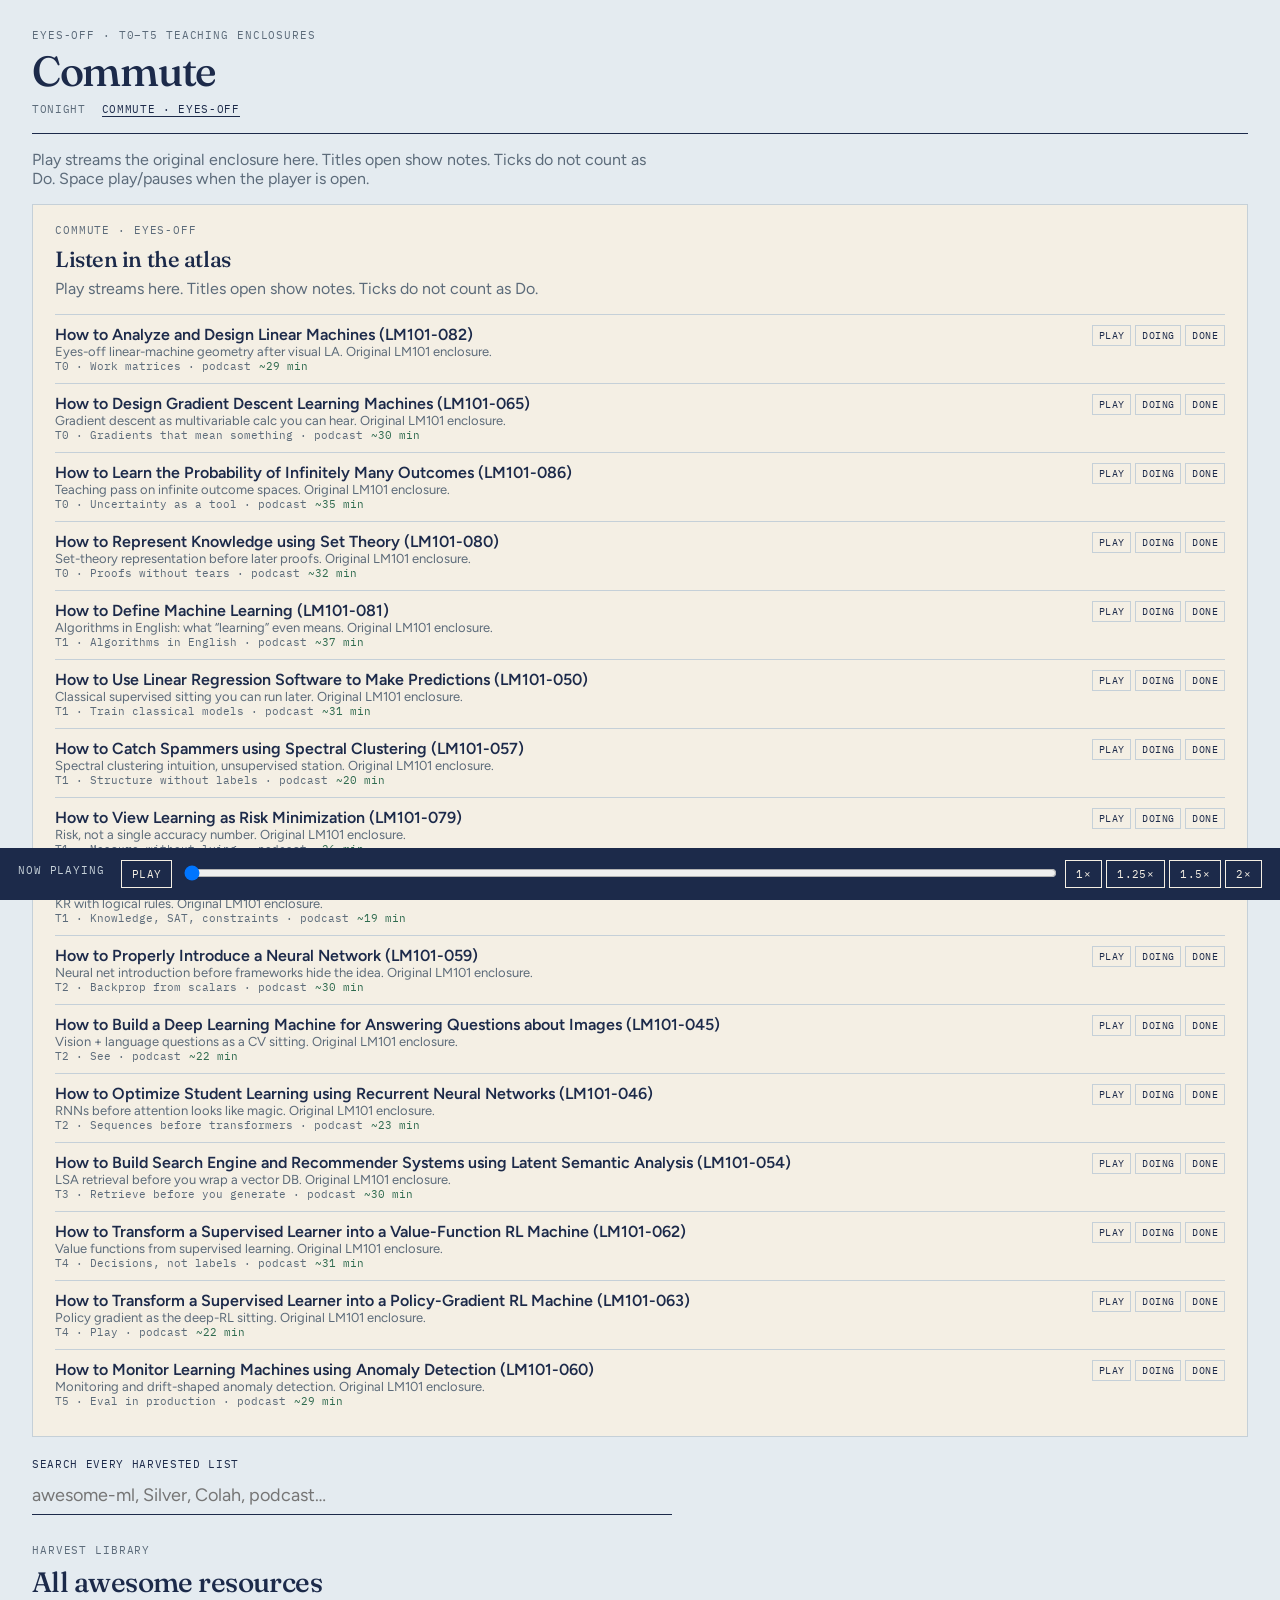
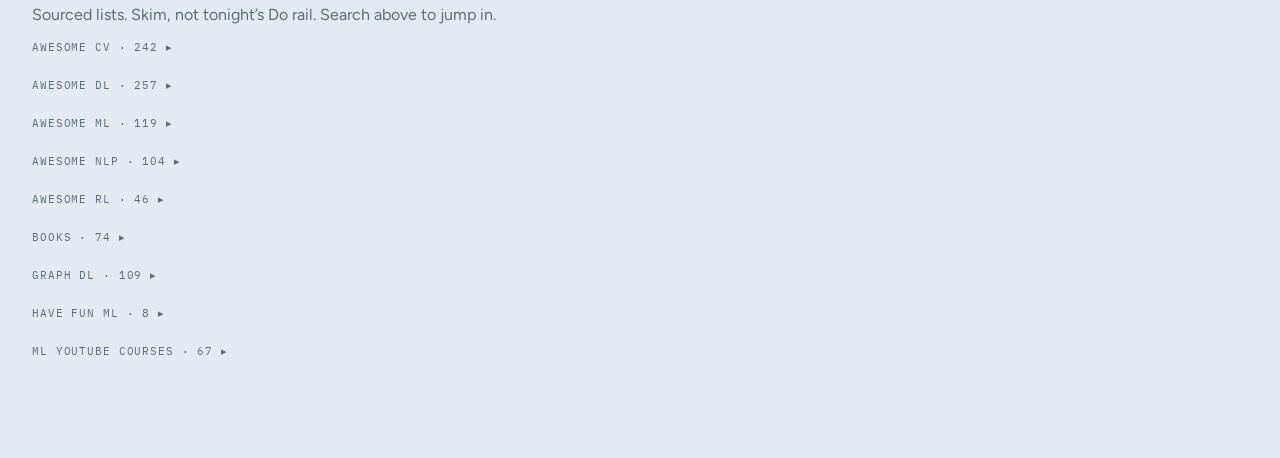
==== web/commute.html @ ed06ff05 "Publish the atlas: GitHub Pages plus a linked commute library. Move eyes-off episodes and harvested " ====
<!DOCTYPE html>
<html lang="en">
<head>
  <meta charset="utf-8" />
  <meta name="viewport" content="width=device-width, initial-scale=1" />
  <title>Commute · eyes-off — SME Atlas</title>
  <link rel="preconnect" href="https://fonts.googleapis.com" />
  <link rel="preconnect" href="https://fonts.gstatic.com" crossorigin />
  <link href="https://fonts.googleapis.com/css2?family=Fraunces:opsz,wght@9..144,500;9..144,700&family=Figtree:wght@400;500;600&family=IBM+Plex+Mono:wght@400;500&display=swap" rel="stylesheet" />
  <link rel="stylesheet" href="styles.css" />
</head>
<body data-page="commute">
  <header class="mast">
    <div>
      <p class="kicker">Eyes-off · T0–T5 teaching enclosures</p>
      <h1>Commute</h1>
      <nav class="mast-nav" aria-label="Atlas">
        <a href="index.html">Tonight</a>
        <a href="commute.html" aria-current="page">Commute · eyes-off</a>
      </nav>
    </div>
  </header>

  <p class="rule">
    Play streams the original enclosure here. Titles open show notes.
    Ticks do not count as Do. Space play/pauses when the player is open.
  </p>

  <section class="commute" id="commute"></section>
  <p class="focus-tools">
    <button type="button" id="undo" hidden>Undo last tick</button>
  </p>

  <form class="find" id="find" autocomplete="off">
    <label for="q">Search every harvested list</label>
    <input id="q" type="search" placeholder="awesome-ml, Silver, Colah, podcast…" />
  </form>
  <section id="hits" class="hits" hidden></section>
  <section class="harvest" id="harvest"></section>

  <aside class="player" id="player" hidden>
    <div class="player-copy">
      <p class="kicker">Now playing</p>
      <p id="player-title"></p>
    </div>
    <audio id="player-audio"></audio>
    <div class="player-controls">
      <button type="button" id="player-toggle" aria-label="Play or pause">Play</button>
      <label class="player-seek-label">
        <span class="visually-hidden">Seek</span>
        <input id="player-seek" type="range" min="0" max="100" value="0" step="0.1" />
      </label>
      <div class="speeds" role="group" aria-label="Playback speed">
        <button type="button" data-speed="1">1×</button>
        <button type="button" data-speed="1.25">1.25×</button>
        <button type="button" data-speed="1.5">1.5×</button>
        <button type="button" data-speed="2">2×</button>
      </div>
    </div>
  </aside>

  <script src="app.js" type="module"></script>
</body>
</html>
---- web/styles.css ----
:root {
  --paper: #e4ebf0;
  --ink: #1c2a4a;
  --muted: #5c6b7a;
  --theory: #c45c26;
  --practice: #2a6f97;
  --ticket: #f4efe4;
  --rule: #c5d0d8;
  --done: #2f6b4f;
}

* { box-sizing: border-box; }
html, body { margin: 0; background: var(--paper); color: var(--ink); }
body {
  font-family: "Figtree", system-ui, sans-serif;
  min-height: 100vh;
  padding: 28px 32px 80px;
}

.mast {
  display: flex;
  justify-content: space-between;
  align-items: end;
  gap: 24px;
  border-bottom: 1px solid var(--ink);
  padding-bottom: 16px;
}
h1 {
  font-family: "Fraunces", Georgia, serif;
  font-size: 42px;
  font-weight: 500;
  letter-spacing: -0.03em;
  margin: 0;
  line-height: 1;
}
.kicker {
  font-family: "IBM Plex Mono", monospace;
  font-size: 11px;
  letter-spacing: 0.08em;
  text-transform: uppercase;
  color: var(--muted);
  margin: 0 0 8px;
}
.counts {
  display: flex;
  gap: 28px;
  margin: 0;
}
.counts div { text-align: right; }
.counts dt {
  font-family: "IBM Plex Mono", monospace;
  font-size: 11px;
  color: var(--muted);
}
.counts dd {
  font-family: "Fraunces", serif;
  font-size: 28px;
  margin: 0;
}
.next-jump {
  font: inherit;
  color: inherit;
  background: none;
  border: 0;
  padding: 0;
  cursor: pointer;
  text-align: right;
  max-width: 16ch;
  font-size: 16px;
  line-height: 1.2;
  text-decoration: underline;
  text-underline-offset: 3px;
}
.next-jump:hover { color: var(--practice); }

.rule { color: var(--muted); max-width: 62ch; }

.focus {
  background: var(--ticket);
  border: 1px solid var(--ink);
  padding: 18px 22px;
  margin: 22px 0 8px;
  position: sticky;
  top: 0;
  z-index: 2;
}
.focus h2 {
  font-family: "Fraunces", serif;
  font-size: 28px;
  font-weight: 500;
  margin: 0 0 6px;
  letter-spacing: -0.02em;
}
.focus-meta { margin: 0 0 12px; color: var(--muted); }
.focus-actions { display: flex; gap: 10px; align-items: center; margin: 0; flex-wrap: wrap; }
.focus-actions .go,
.focus-actions button {
  font-family: "IBM Plex Mono", monospace;
  font-size: 11px;
  letter-spacing: 0.06em;
  text-transform: uppercase;
  border: 1px solid var(--ink);
  background: var(--ink);
  color: var(--ticket);
  padding: 8px 12px;
  text-decoration: none;
  cursor: pointer;
}
.focus-actions button {
  background: transparent;
  color: var(--ink);
}

.mast-nav {
  display: flex;
  gap: 16px;
  margin-top: 10px;
}
.mast-nav a {
  font-family: "IBM Plex Mono", monospace;
  font-size: 11px;
  letter-spacing: 0.06em;
  text-transform: uppercase;
  color: var(--muted);
  text-decoration: none;
}
.mast-nav a[aria-current="page"] {
  color: var(--ink);
  border-bottom: 1px solid var(--ink);
}
.commute-jump {
  display: flex;
  justify-content: space-between;
  align-items: baseline;
  gap: 20px;
  flex-wrap: wrap;
  border-bottom: 1px solid var(--ink);
  padding: 12px 0 16px;
  margin: 4px 0 16px;
}
.commute-jump a {
  font-family: "Fraunces", Georgia, serif;
  font-size: 22px;
  font-weight: 500;
  color: var(--ink);
  text-decoration: none;
  border-bottom: 1px solid var(--ink);
}
.commute-jump a:hover { color: var(--practice); border-bottom-color: var(--practice); }
.commute-jump span {
  color: var(--muted);
  max-width: 42ch;
  font-size: 14px;
}
.harvest { margin: 28px 0 40px; }
.harvest h2 {
  font-family: "Fraunces", serif;
  font-size: 28px;
  font-weight: 500;
  margin: 0 0 6px;
  letter-spacing: -0.02em;
}
.harvest-list { margin-bottom: 8px; }
.commute {
  background: var(--ticket);
  border: 1px solid var(--rule);
  padding: 18px 22px;
  margin: 0 0 16px;
}
.commute h2 {
  font-family: "Fraunces", serif;
  font-size: 22px;
  font-weight: 500;
  margin: 0 0 6px;
  letter-spacing: -0.02em;
}

.player {
  position: sticky;
  bottom: 0;
  z-index: 4;
  display: flex;
  gap: 16px;
  align-items: center;
  flex-wrap: wrap;
  background: var(--ink);
  color: var(--ticket);
  padding: 12px 18px;
  margin: 28px -32px -80px;
}
.player .kicker { color: #c5d0d8; }
.player-copy p:last-child {
  font-family: "Fraunces", serif;
  margin: 0;
  font-size: 16px;
}
.player-controls {
  display: flex;
  gap: 10px;
  align-items: center;
  flex-wrap: wrap;
  flex: 1;
}
.player-controls button,
.speeds button {
  font-family: "IBM Plex Mono", monospace;
  font-size: 11px;
  letter-spacing: 0.04em;
  text-transform: uppercase;
  border: 1px solid var(--ticket);
  background: transparent;
  color: var(--ticket);
  padding: 6px 10px;
  cursor: pointer;
}
.speeds button.on {
  background: var(--ticket);
  color: var(--ink);
}
.player-seek-label { flex: 1; min-width: 140px; }
#player-seek { width: 100%; }
.visually-hidden {
  position: absolute;
  width: 1px;
  height: 1px;
  overflow: hidden;
  clip: rect(0 0 0 0);
}
.sitting {
  font-family: "IBM Plex Mono", monospace;
  font-size: 11px;
  color: var(--done);
  margin-left: 8px;
}
.swatch::before {
  content: "";
  display: inline-block;
  width: 0.7em;
  height: 0.7em;
  margin-right: 0.35em;
  vertical-align: -0.05em;
  background: currentColor;
}
.swatch.theory { color: var(--theory); }
.swatch.practice { color: var(--practice); }

.find { margin: 20px 0 28px; }
.find label {
  display: block;
  font-family: "IBM Plex Mono", monospace;
  font-size: 11px;
  letter-spacing: 0.06em;
  text-transform: uppercase;
  margin-bottom: 6px;
}
.find input {
  width: min(640px, 100%);
  border: 0;
  border-bottom: 1px solid var(--ink);
  background: transparent;
  font: 18px/1.4 "Figtree", sans-serif;
  padding: 6px 0;
  color: var(--ink);
}
.find input:focus { outline: none; border-bottom-width: 2px; }

.map {
  display: grid;
  grid-template-columns: repeat(8, minmax(140px, 1fr));
  gap: 0;
  overflow-x: auto;
  border-top: 1px solid var(--rule);
}
.stage {
  min-width: 160px;
  padding: 16px 12px 24px;
  border-right: 1px solid var(--rule);
}
.stage-toggle {
  display: block;
  width: 100%;
  text-align: left;
  background: none;
  border: 0;
  padding: 0;
  color: inherit;
  cursor: pointer;
}
.stage-toggle:disabled { cursor: default; }
.stage-toggle h2 { pointer-events: none; }
.stage.later:not(.open) .stations { display: none; }
.stage.later .stage-toggle { margin-bottom: 8px; }
.stage-id {
  font-family: "IBM Plex Mono", monospace;
  font-size: 11px;
  color: var(--muted);
}
.stage h2 {
  font-family: "Fraunces", serif;
  font-size: 16px;
  font-weight: 500;
  margin: 4px 0 2px;
}
.stage .months { font-size: 12px; color: var(--muted); margin-bottom: 18px; }

.rail-label {
  font-family: "IBM Plex Mono", monospace;
  font-size: 10px;
  letter-spacing: 0.08em;
  text-transform: uppercase;
  margin: 12px 0 8px;
}
.rail-label.theory { color: var(--theory); }
.rail-label.practice { color: var(--practice); }

.station {
  display: block;
  width: 100%;
  text-align: left;
  background: transparent;
  border: 0;
  border-left: 3px solid var(--rule);
  padding: 6px 8px 6px 10px;
  margin: 0 0 6px;
  cursor: pointer;
  font: 13px/1.25 "Figtree", sans-serif;
  color: var(--ink);
}
.station.theory { border-left-color: var(--theory); }
.station.practice { border-left-color: var(--practice); }
.station.active { background: var(--ticket); }
.station .meta {
  display: block;
  font-family: "IBM Plex Mono", monospace;
  font-size: 10px;
  color: var(--muted);
  margin-top: 2px;
}

.drawer, .hits {
  margin-top: 28px;
  background: var(--ticket);
  padding: 22px 24px;
  border-left: 6px solid var(--ink);
}
.drawer h3 {
  font-family: "Fraunces", serif;
  font-size: 26px;
  font-weight: 500;
  margin: 0 0 6px;
}
.why { color: var(--muted); margin: 0 0 16px; }

.rail-block h4,
.rail-block summary {
  font-family: "IBM Plex Mono", monospace;
  font-size: 11px;
  letter-spacing: 0.08em;
  text-transform: uppercase;
  margin: 16px 0 8px;
  color: var(--muted);
}
.rail-block.extras summary { cursor: pointer; list-style: none; }
.rail-block.extras summary::-webkit-details-marker { display: none; }
.rail-block.extras summary::after { content: " ▸"; }
.rail-block.extras[open] summary::after { content: " ▾"; }

.card {
  display: grid;
  grid-template-columns: 1fr auto;
  gap: 8px 16px;
  padding: 10px 0;
  border-top: 1px solid var(--rule);
}
.card a {
  color: var(--ink);
  text-decoration: none;
  border-bottom: 1px solid transparent;
}
.card a:hover { border-bottom-color: var(--ink); }
.card .title { font-weight: 600; }
.card .ev { font-size: 13px; color: var(--muted); }
.card .prov {
  font-family: "IBM Plex Mono", monospace;
  font-size: 11px;
  color: var(--muted);
}

.status {
  display: flex;
  gap: 4px;
  align-items: start;
}
.status button {
  font-family: "IBM Plex Mono", monospace;
  font-size: 10px;
  text-transform: uppercase;
  letter-spacing: 0.04em;
  border: 1px solid var(--rule);
  background: transparent;
  padding: 3px 6px;
  cursor: pointer;
  color: var(--ink);
}
.status button.on {
  background: var(--ink);
  color: var(--ticket);
  border-color: var(--ink);
}

.hits h3 { font-family: "Fraunces", serif; font-weight: 500; margin-top: 0; }
.badge {
  display: inline-block;
  font-family: "IBM Plex Mono", monospace;
  font-size: 10px;
  padding: 1px 6px;
  border: 1px solid var(--rule);
  margin-right: 6px;
}
.badge.start { border-color: var(--done); color: var(--done); }
.badge.also { border-color: var(--muted); }
.badge.coursera { border-color: var(--practice); color: var(--practice); }
.badge.pluralsight { border-color: var(--theory); color: var(--theory); }

.place { margin: 0 0 16px; max-width: 62ch; color: var(--muted); }
.place-row { display: block; margin: 6px 0; font-size: 14px; color: var(--ink); }
.focus-tools { margin: 0 0 8px; }
#undo {
  font-family: "IBM Plex Mono", monospace;
  font-size: 11px;
  background: none;
  border: 1px solid var(--rule);
  cursor: pointer;
  padding: 4px 8px;
}
.meta-line {
  font-family: "IBM Plex Mono", monospace;
  font-size: 11px;
  color: var(--muted);
  margin: 0 0 16px;
}
.badge.stale { border-color: var(--theory); color: var(--theory); }
.parts { margin: 0 0 12px 12px; border-left: 2px solid var(--rule); padding-left: 12px; }
.parts h5 {
  font-family: "IBM Plex Mono", monospace;
  font-size: 10px;
  letter-spacing: 0.08em;
  text-transform: uppercase;
  color: var(--muted);
  margin: 8px 0 4px;
}
.card.part { grid-template-columns: 1fr auto; }
button.skip {
  font-family: "IBM Plex Mono", monospace;
  font-size: 11px;
  background: none;
  border: 1px dashed var(--rule);
  color: var(--muted);
  padding: 6px 10px;
  cursor: pointer;
}

@media (max-width: 900px) {
  .map { grid-template-columns: repeat(4, minmax(160px, 1fr)); }
  .mast { flex-direction: column; align-items: start; }
}
@media (prefers-reduced-motion: reduce) {
  * { scroll-behavior: auto !important; }
}
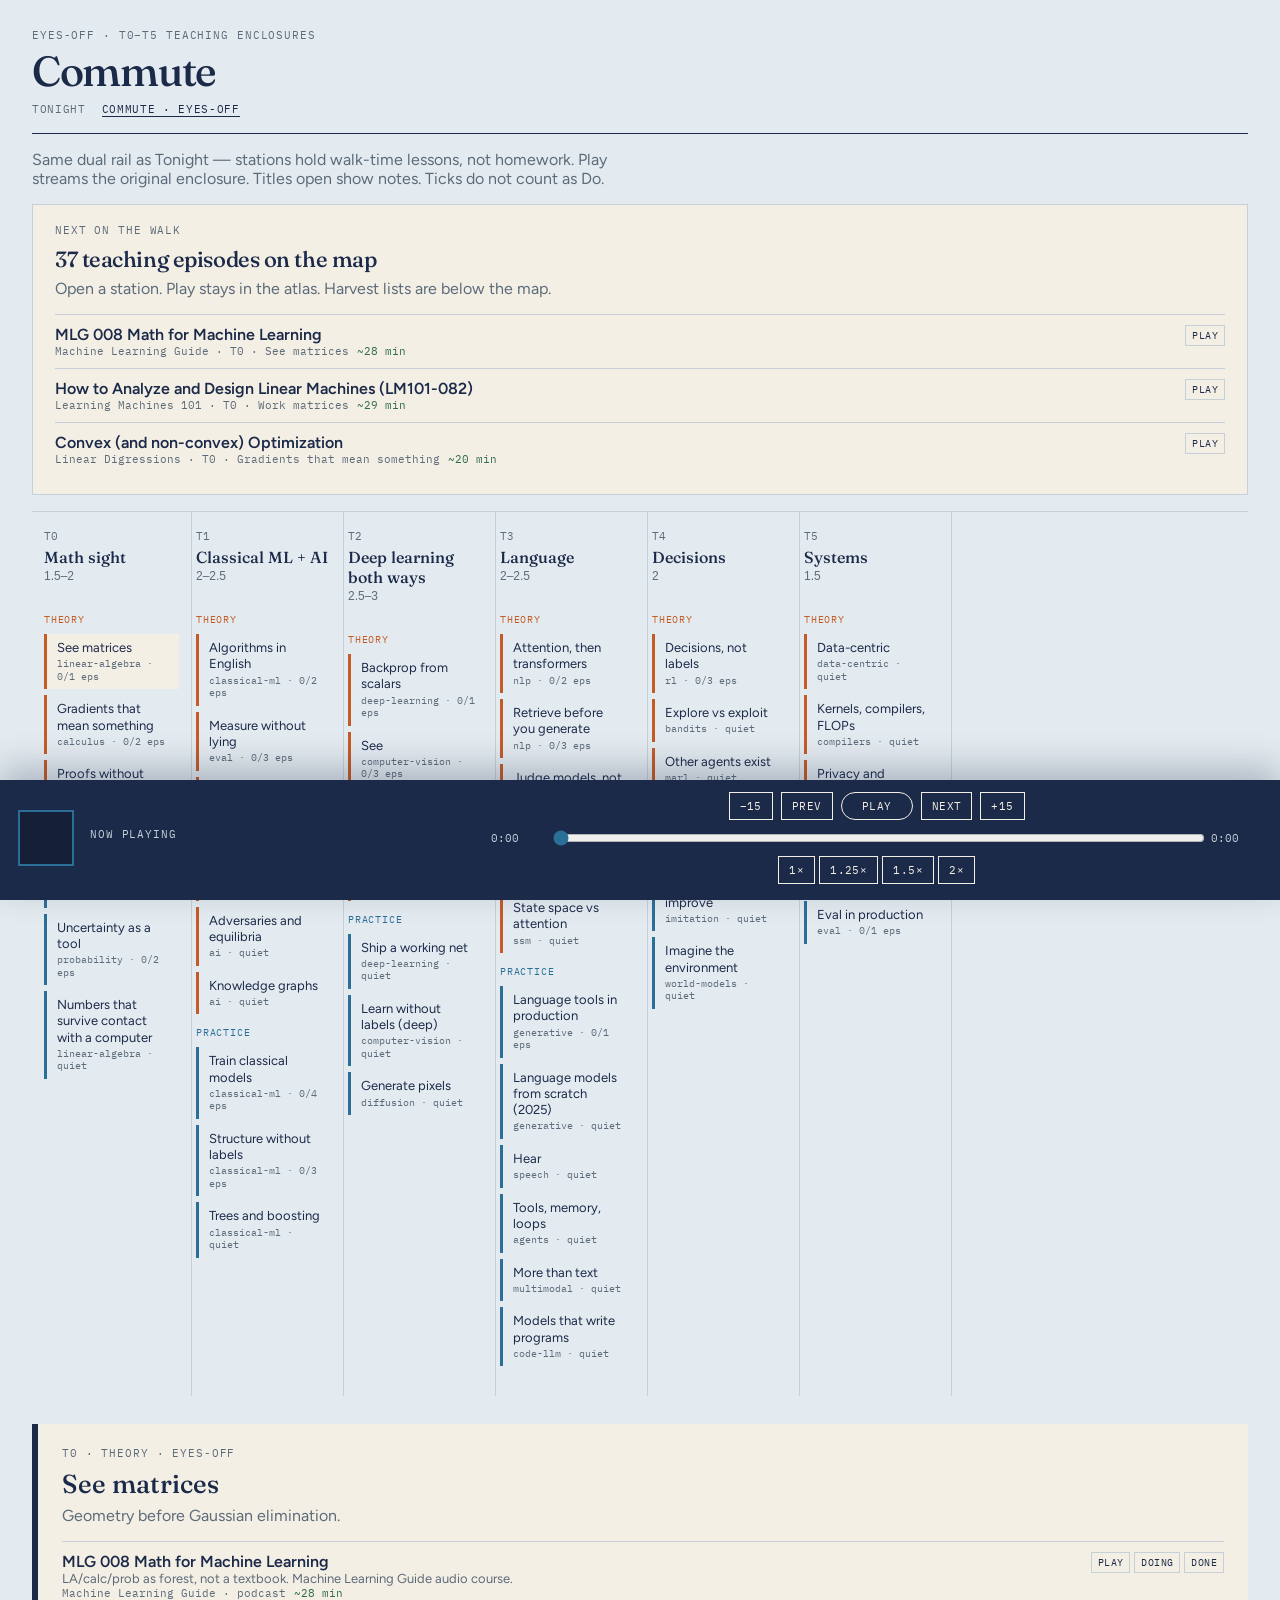
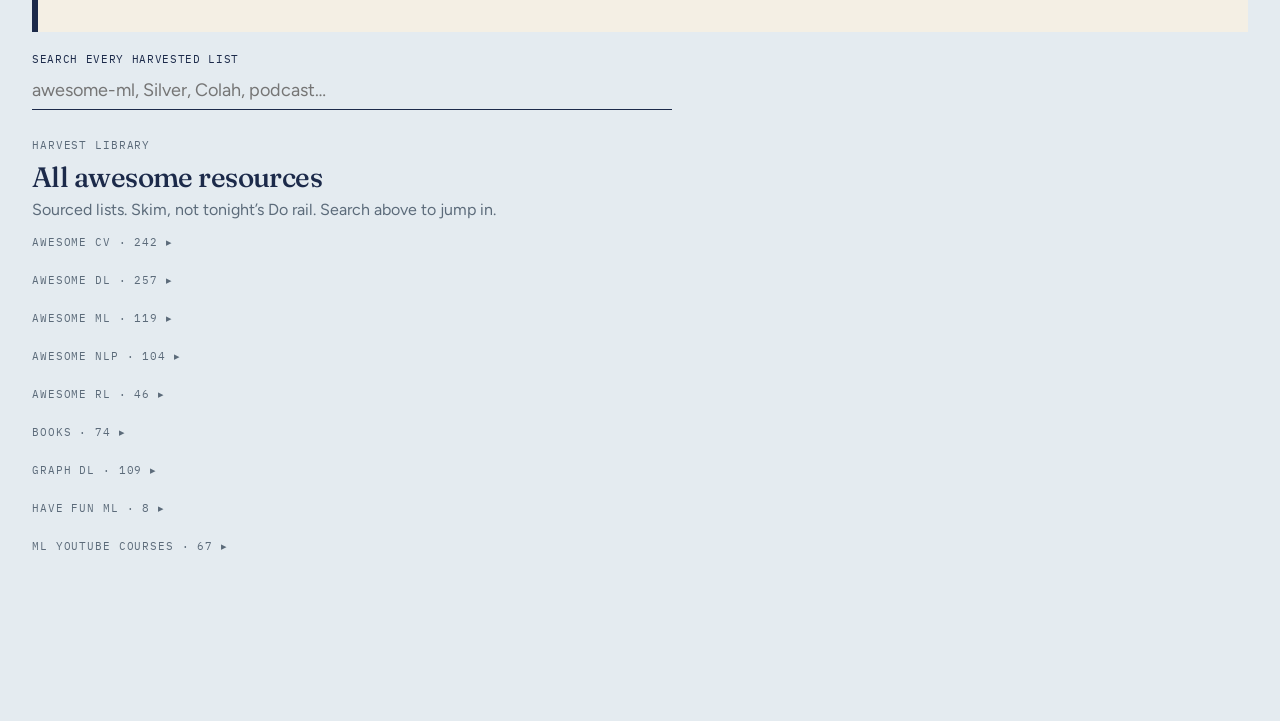
==== commit cd6475f1: "Give commute a station map, a deck player, and a mixed teaching playlist. The eyes-off page now uses" ====
--- a/web/commute.html
+++ b/web/commute.html
@@ -22,14 +22,17 @@
   </header>
 
   <p class="rule">
-    Play streams the original enclosure here. Titles open show notes.
-    Ticks do not count as Do. Space play/pauses when the player is open.
+    Same dual rail as Tonight — stations hold walk-time lessons, not homework.
+    Play streams the original enclosure. Titles open show notes. Ticks do not count as Do.
   </p>
 
   <section class="commute" id="commute"></section>
   <p class="focus-tools">
     <button type="button" id="undo" hidden>Undo last tick</button>
   </p>
+
+  <main id="map" class="map"></main>
+  <aside id="drawer" class="drawer" hidden></aside>
 
   <form class="find" id="find" autocomplete="off">
     <label for="q">Search every harvested list</label>
@@ -38,17 +41,27 @@
   <section id="hits" class="hits" hidden></section>
   <section class="harvest" id="harvest"></section>
 
-  <aside class="player" id="player" hidden>
+  <aside class="player player-deck" id="player" hidden>
+    <div class="player-art" id="player-art" aria-hidden="true"></div>
     <div class="player-copy">
-      <p class="kicker">Now playing</p>
+      <p class="kicker" id="player-show">Now playing</p>
       <p id="player-title"></p>
+      <p class="player-station" id="player-station"></p>
     </div>
     <audio id="player-audio"></audio>
     <div class="player-controls">
-      <button type="button" id="player-toggle" aria-label="Play or pause">Play</button>
+      <div class="player-transport">
+        <button type="button" data-skip="-15" aria-label="Back 15 seconds">−15</button>
+        <button type="button" id="player-prev" aria-label="Previous episode">Prev</button>
+        <button type="button" id="player-toggle" class="player-play" aria-label="Play or pause">Play</button>
+        <button type="button" id="player-next" aria-label="Next episode">Next</button>
+        <button type="button" data-skip="15" aria-label="Forward 15 seconds">+15</button>
+      </div>
       <label class="player-seek-label">
+        <span id="player-elapsed">0:00</span>
         <span class="visually-hidden">Seek</span>
         <input id="player-seek" type="range" min="0" max="100" value="0" step="0.1" />
+        <span id="player-remain">0:00</span>
       </label>
       <div class="speeds" role="group" aria-label="Playback speed">
         <button type="button" data-speed="1">1×</button>
--- a/web/styles.css
+++ b/web/styles.css
@@ -179,27 +179,52 @@
   position: sticky;
   bottom: 0;
   z-index: 4;
-  display: flex;
+  display: grid;
+  grid-template-columns: auto minmax(12rem, 1fr) minmax(18rem, 2fr);
   gap: 16px;
   align-items: center;
-  flex-wrap: wrap;
   background: var(--ink);
   color: var(--ticket);
-  padding: 12px 18px;
+  padding: 12px 18px 16px;
   margin: 28px -32px -80px;
-}
+  box-shadow: 0 -12px 32px rgba(28, 42, 74, 0.28);
+}
+.player-art {
+  width: 56px;
+  height: 56px;
+  display: grid;
+  place-items: center;
+  font-family: "Fraunces", Georgia, serif;
+  font-size: 18px;
+  background: #152038;
+  border: 2px solid var(--practice);
+}
+.player-art.theory { border-color: var(--theory); color: var(--theory); }
+.player-art.practice { border-color: var(--practice); color: #9ec9dc; }
 .player .kicker { color: #c5d0d8; }
-.player-copy p:last-child {
+.player-copy p:last-child,
+.player-copy #player-title {
   font-family: "Fraunces", serif;
   margin: 0;
   font-size: 16px;
 }
+.player-station {
+  font-family: "IBM Plex Mono", monospace;
+  font-size: 11px;
+  color: #c5d0d8;
+  margin: 4px 0 0;
+}
 .player-controls {
   display: flex;
-  gap: 10px;
+  flex-direction: column;
+  gap: 8px;
+  align-items: stretch;
+}
+.player-transport {
+  display: flex;
+  gap: 8px;
+  justify-content: center;
   align-items: center;
-  flex-wrap: wrap;
-  flex: 1;
 }
 .player-controls button,
 .speeds button {
@@ -213,12 +238,36 @@
   padding: 6px 10px;
   cursor: pointer;
 }
+.player-play {
+  background: var(--ticket);
+  color: var(--ink);
+  min-width: 4.5rem;
+  border-radius: 999px;
+}
+.speeds { display: flex; gap: 4px; justify-content: center; }
 .speeds button.on {
   background: var(--ticket);
   color: var(--ink);
 }
-.player-seek-label { flex: 1; min-width: 140px; }
-#player-seek { width: 100%; }
+.player-seek-label {
+  display: grid;
+  grid-template-columns: 3.2rem 1fr 3.2rem;
+  gap: 8px;
+  align-items: center;
+  font-family: "IBM Plex Mono", monospace;
+  font-size: 11px;
+  color: #c5d0d8;
+}
+#player-seek { width: 100%; accent-color: var(--practice); }
+.card.playing { background: #e8f1f6; }
+.station.live { outline: 2px solid var(--practice); outline-offset: 2px; }
+
+@media (max-width: 800px) {
+  .player {
+    grid-template-columns: auto 1fr;
+  }
+  .player-controls { grid-column: 1 / -1; }
+}
 .visually-hidden {
   position: absolute;
   width: 1px;
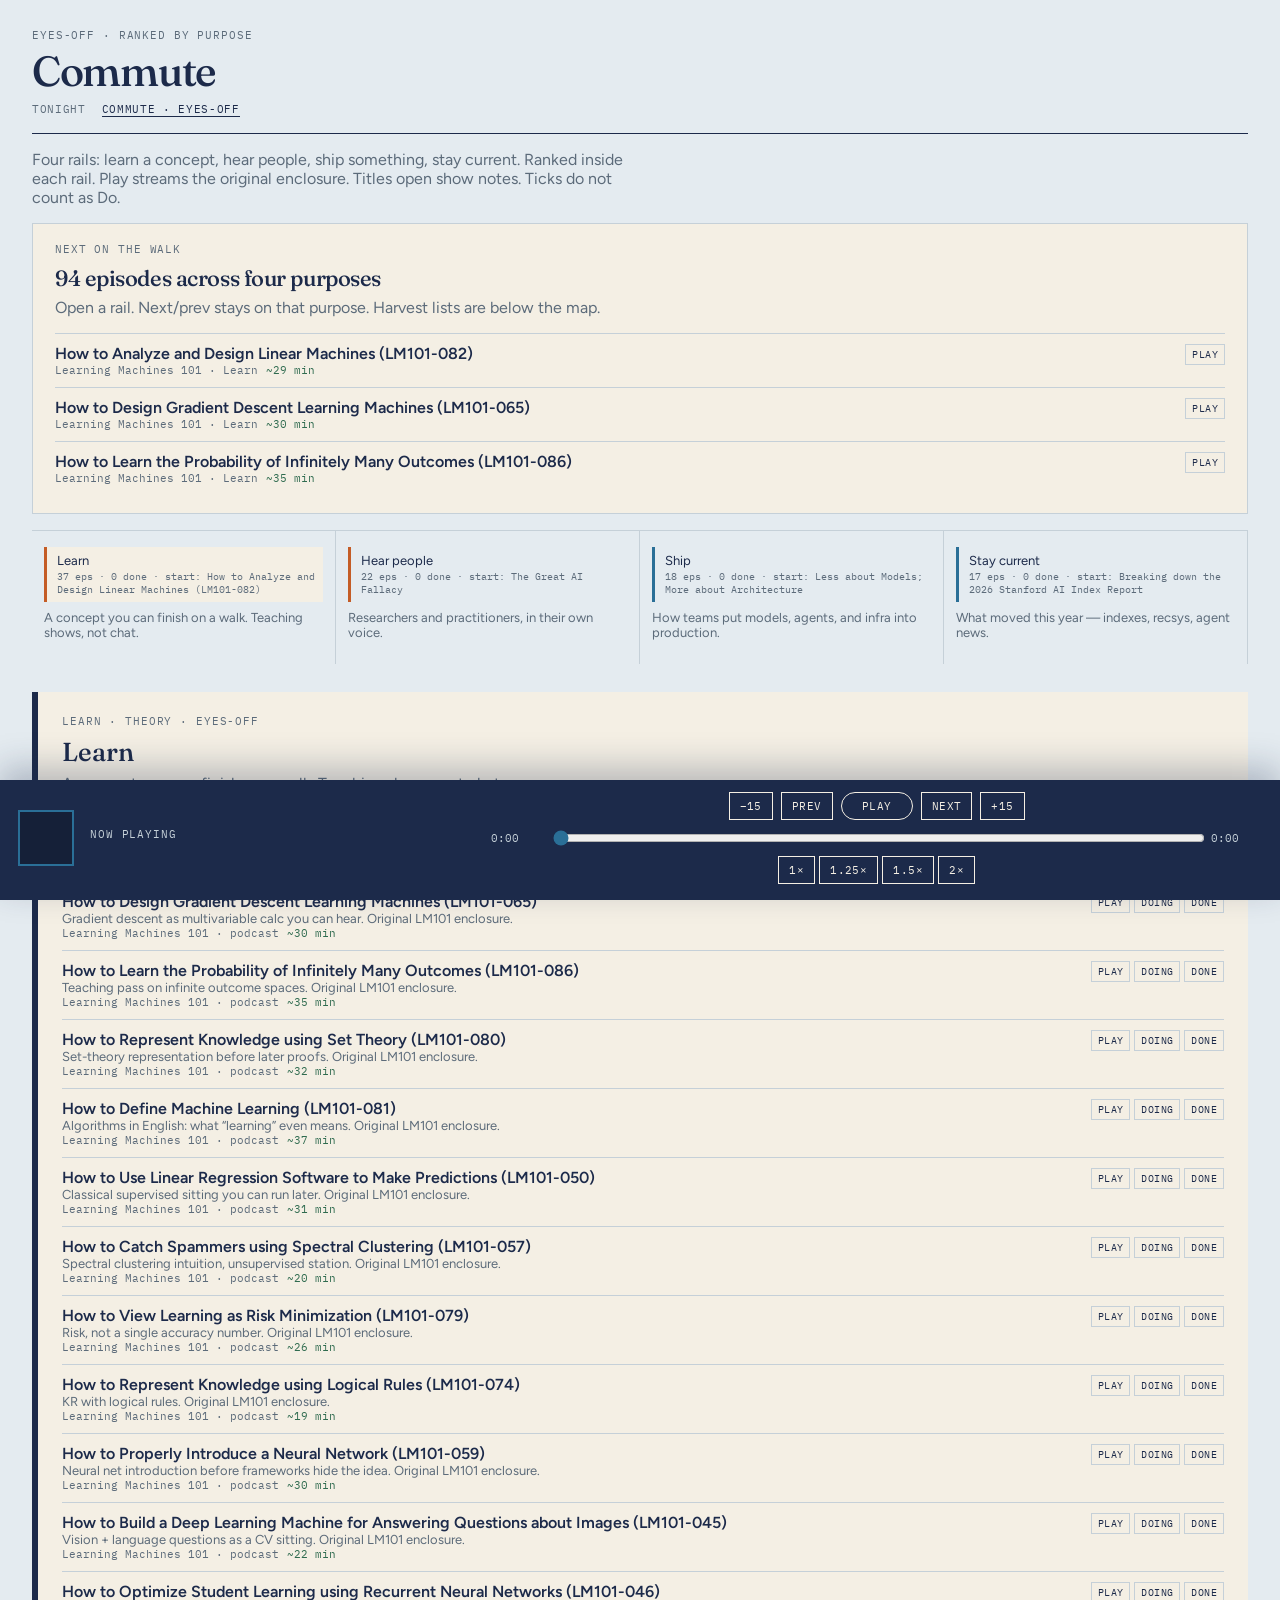
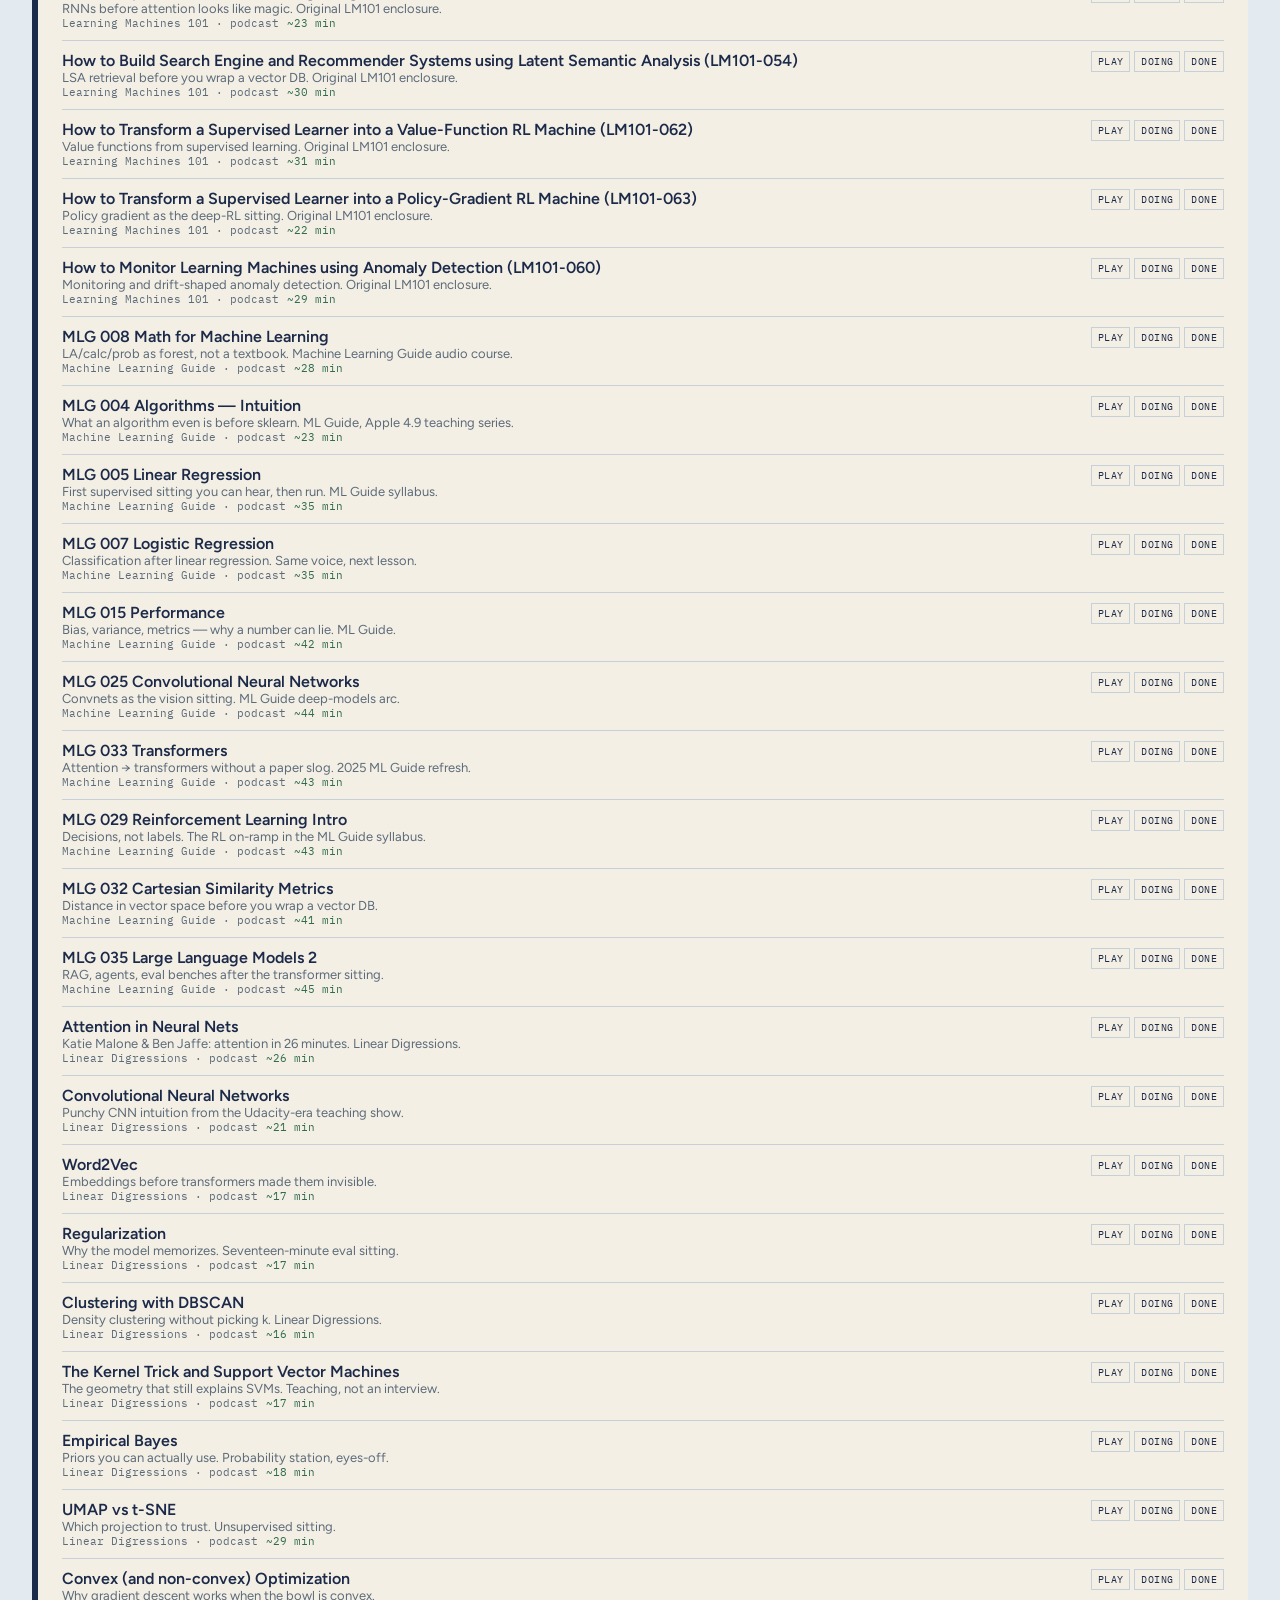
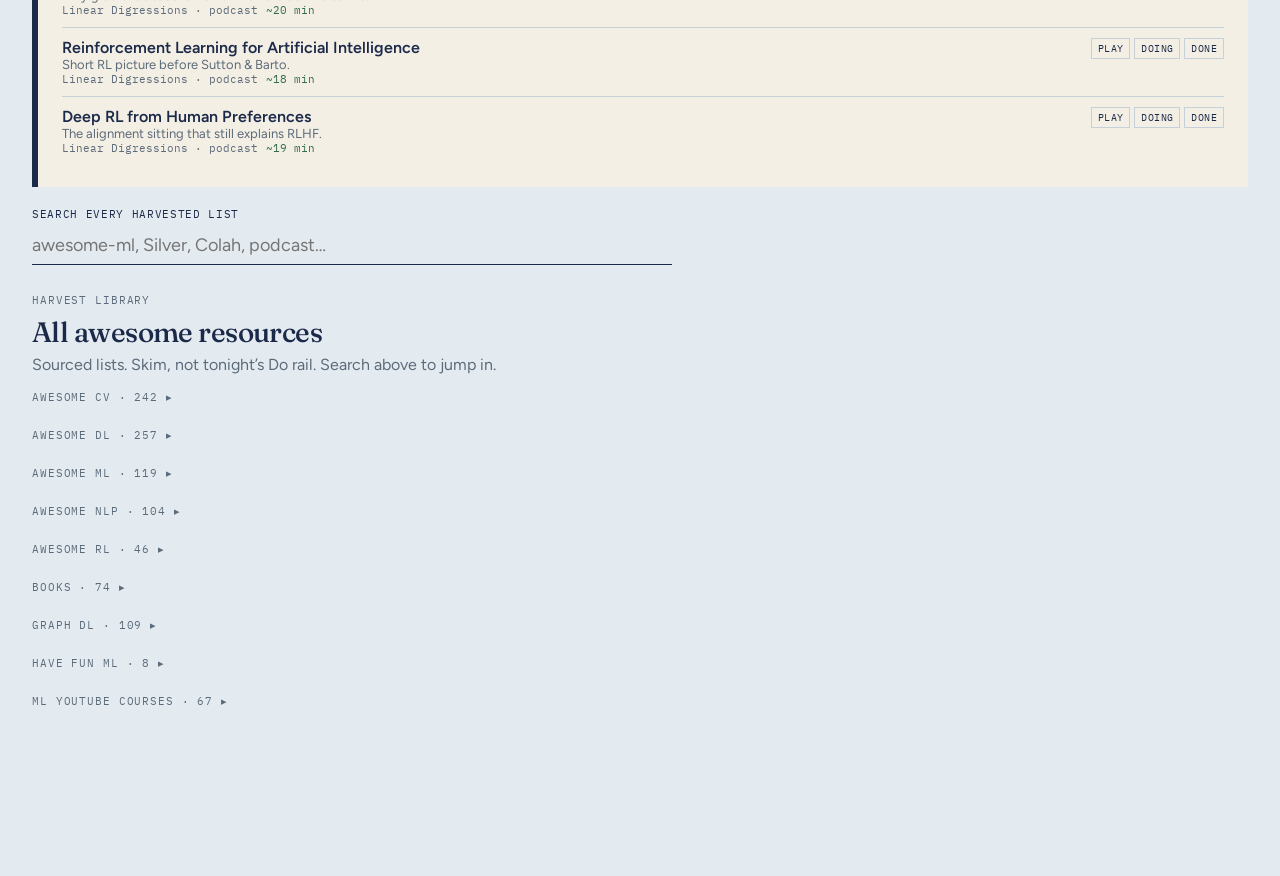
==== commit e82710fd: "Rank commute audio by purpose so interviews and news get their own rails." ====
--- a/web/commute.html
+++ b/web/commute.html
@@ -12,7 +12,7 @@
 <body data-page="commute">
   <header class="mast">
     <div>
-      <p class="kicker">Eyes-off · T0–T5 teaching enclosures</p>
+      <p class="kicker">Eyes-off · ranked by purpose</p>
       <h1>Commute</h1>
       <nav class="mast-nav" aria-label="Atlas">
         <a href="index.html">Tonight</a>
@@ -22,8 +22,8 @@
   </header>
 
   <p class="rule">
-    Same dual rail as Tonight — stations hold walk-time lessons, not homework.
-    Play streams the original enclosure. Titles open show notes. Ticks do not count as Do.
+    Four rails: learn a concept, hear people, ship something, stay current.
+    Ranked inside each rail. Play streams the original enclosure. Titles open show notes. Ticks do not count as Do.
   </p>
 
   <section class="commute" id="commute"></section>
--- a/web/styles.css
+++ b/web/styles.css
@@ -320,6 +320,17 @@
   overflow-x: auto;
   border-top: 1px solid var(--rule);
 }
+.map.purpose-map {
+  grid-template-columns: repeat(4, minmax(180px, 1fr));
+}
+.map.purpose-map .stage {
+  min-width: 0;
+}
+.map.purpose-map .why {
+  font-size: 13px;
+  color: var(--muted);
+  margin: 8px 0 0;
+}
 .stage {
   min-width: 160px;
   padding: 16px 12px 24px;
@@ -511,6 +522,7 @@
 
 @media (max-width: 900px) {
   .map { grid-template-columns: repeat(4, minmax(160px, 1fr)); }
+  .map.purpose-map { grid-template-columns: 1fr; }
   .mast { flex-direction: column; align-items: start; }
 }
 @media (prefers-reduced-motion: reduce) {
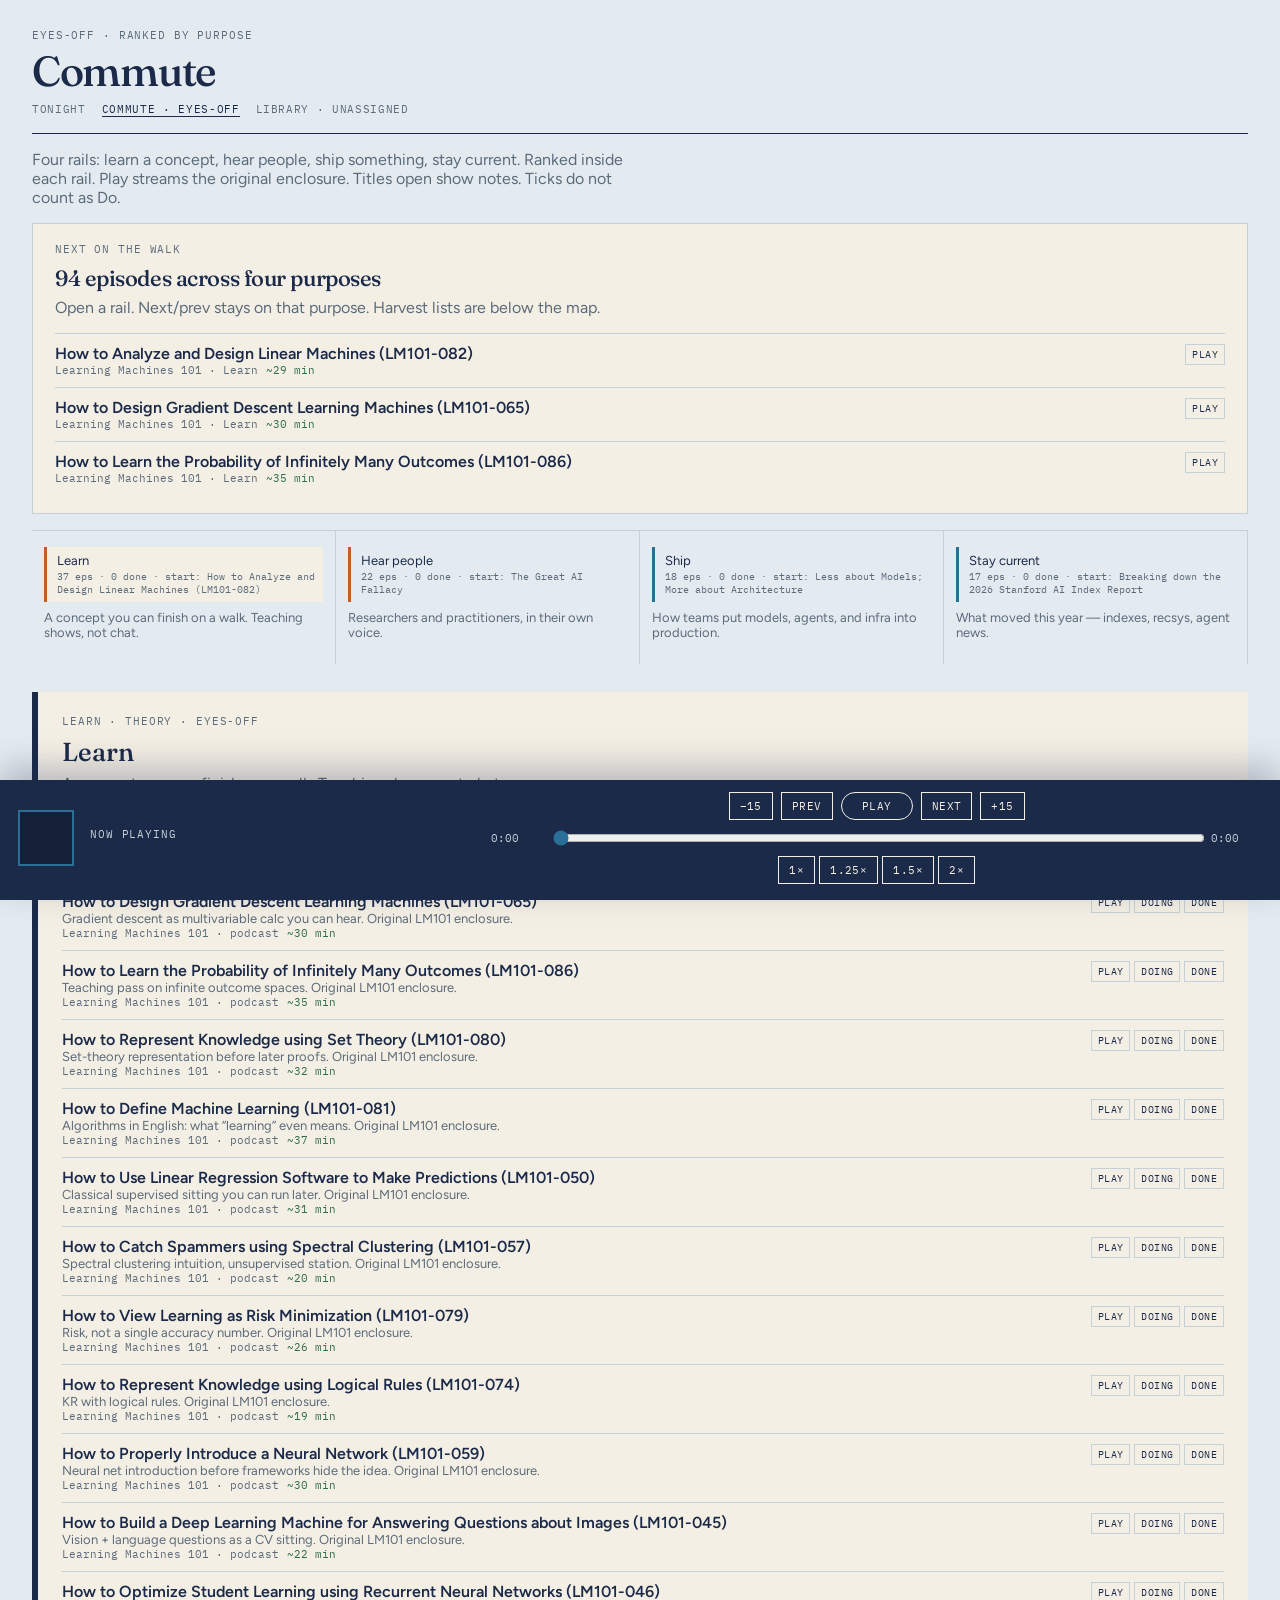
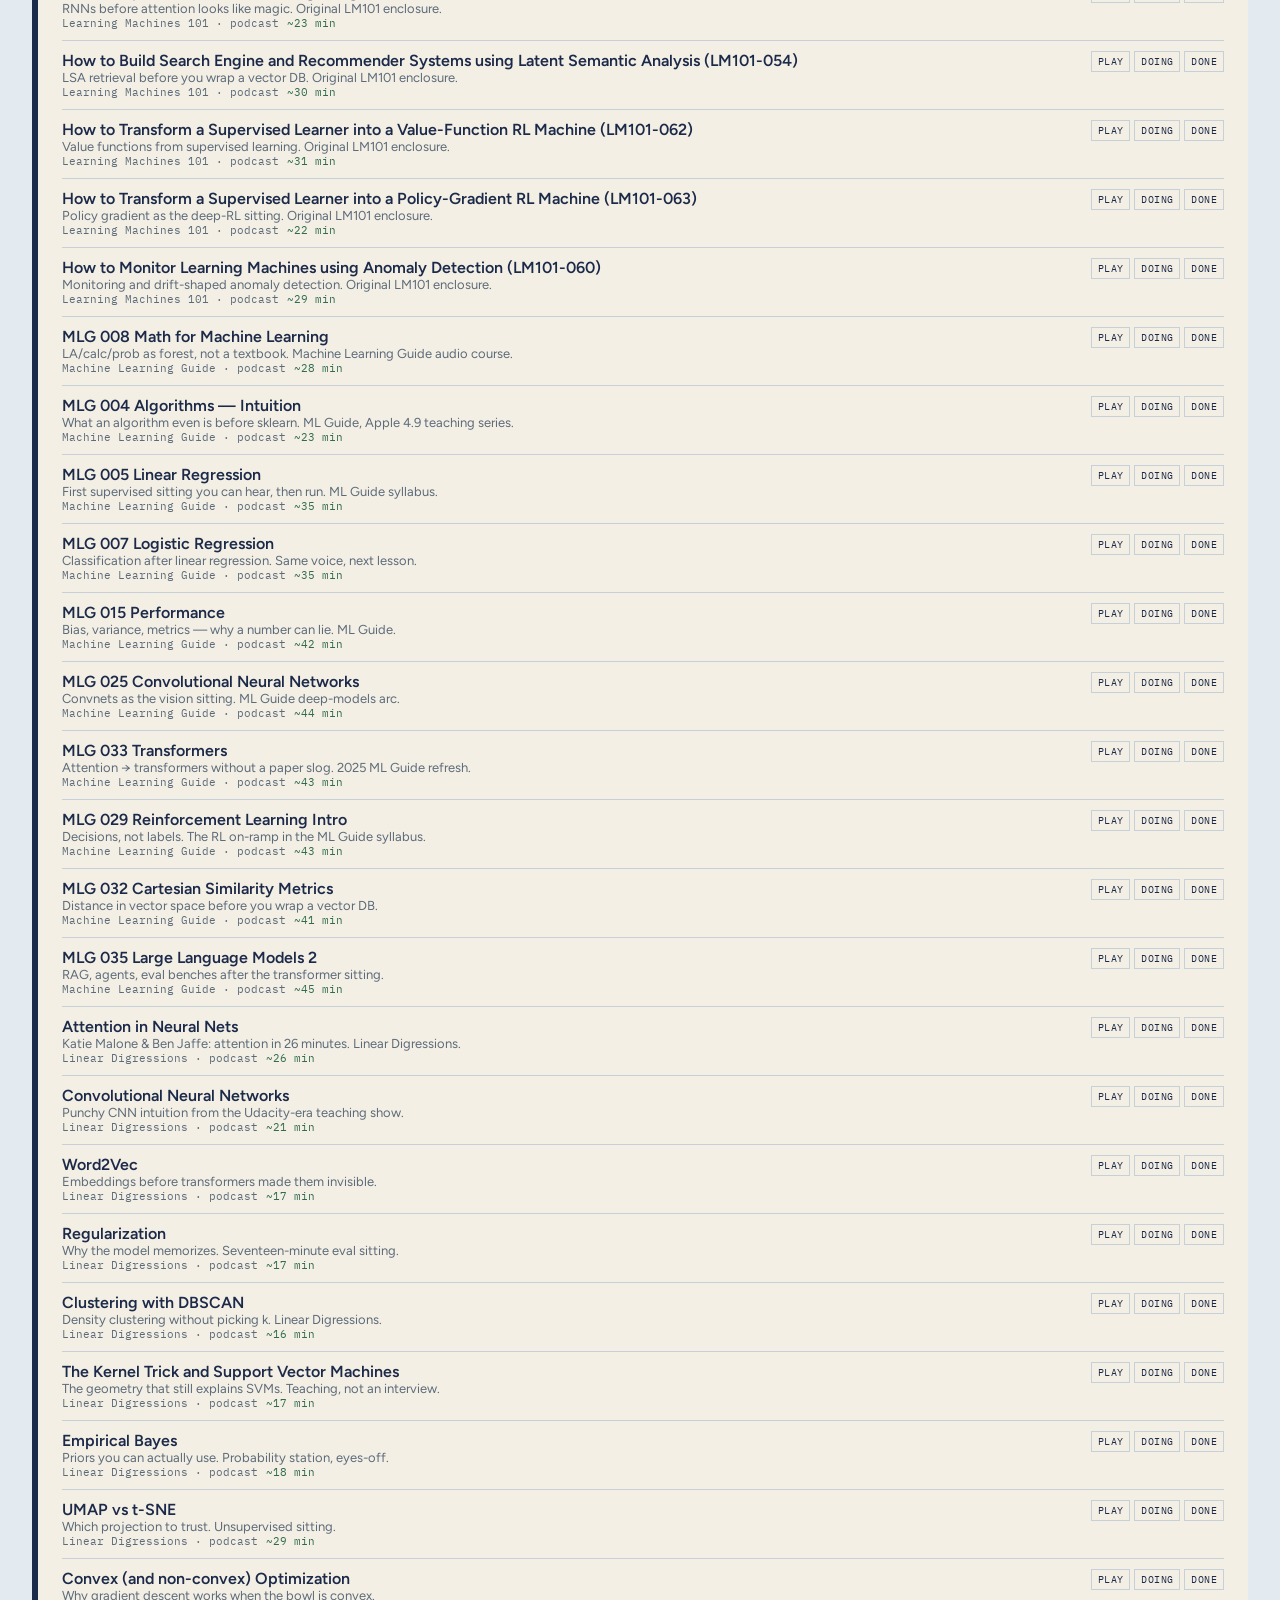
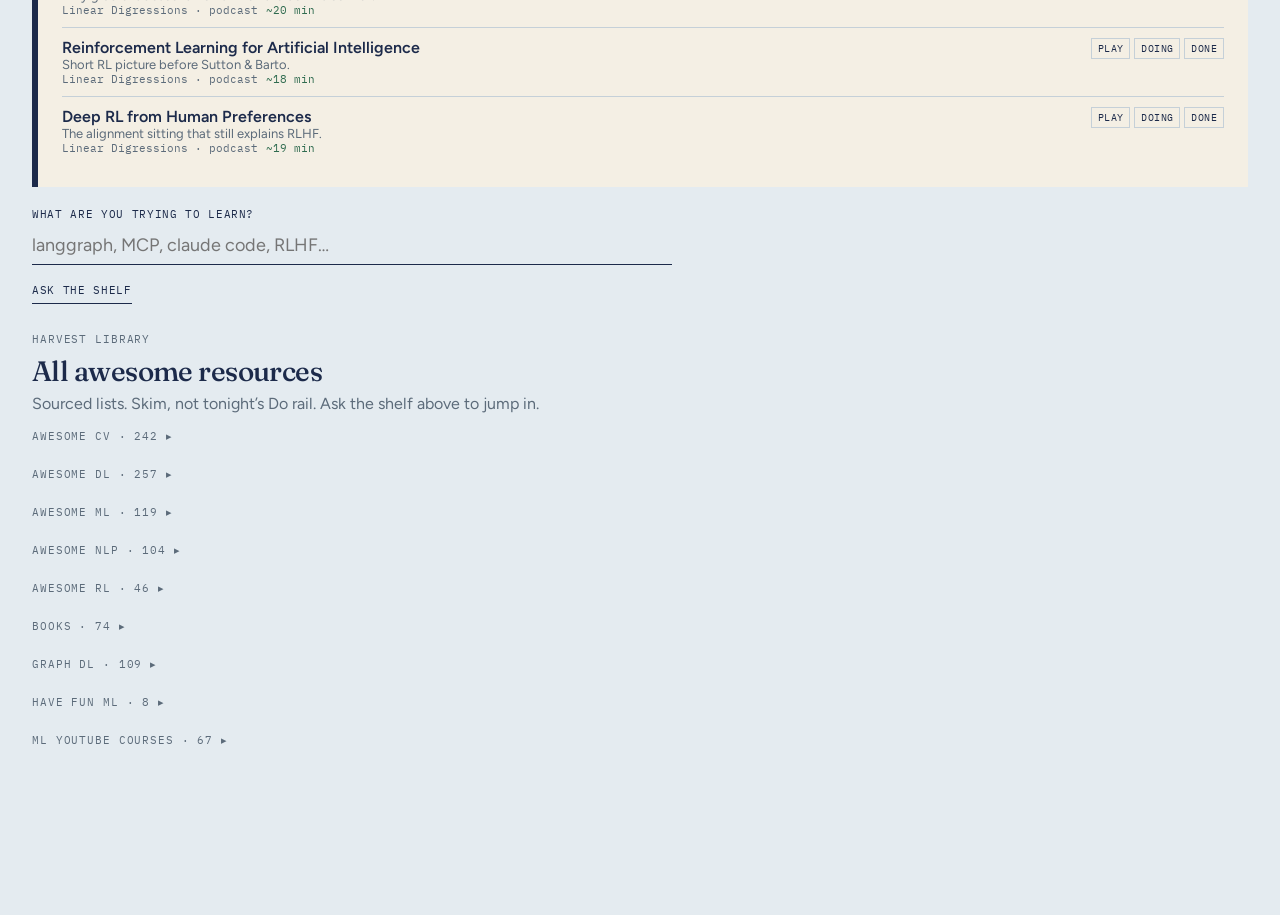
==== commit 19282c3a: "Add Library, weekly onboard, and a T0 builder fork so harvest never lands on Do rails." ====
--- a/web/commute.html
+++ b/web/commute.html
@@ -17,6 +17,7 @@
       <nav class="mast-nav" aria-label="Atlas">
         <a href="index.html">Tonight</a>
         <a href="commute.html" aria-current="page">Commute · eyes-off</a>
+        <a href="library.html">Library · unassigned</a>
       </nav>
     </div>
   </header>
@@ -35,8 +36,11 @@
   <aside id="drawer" class="drawer" hidden></aside>
 
   <form class="find" id="find" autocomplete="off">
-    <label for="q">Search every harvested list</label>
-    <input id="q" type="search" placeholder="awesome-ml, Silver, Colah, podcast…" />
+    <label for="q">What are you trying to learn?</label>
+    <div class="find-row">
+      <input id="q" type="search" name="topic" placeholder="langgraph, MCP, claude code, RLHF…" />
+      <button type="submit">Ask the shelf</button>
+    </div>
   </form>
   <section id="hits" class="hits" hidden></section>
   <section class="harvest" id="harvest"></section>
--- a/web/styles.css
+++ b/web/styles.css
@@ -312,6 +312,25 @@
   color: var(--ink);
 }
 .find input:focus { outline: none; border-bottom-width: 2px; }
+.find-row {
+  display: flex;
+  flex-wrap: wrap;
+  gap: 12px 20px;
+  align-items: baseline;
+  max-width: 720px;
+}
+.find-row button {
+  font-family: "IBM Plex Mono", monospace;
+  font-size: 11px;
+  letter-spacing: 0.06em;
+  text-transform: uppercase;
+  border: 0;
+  border-bottom: 1px solid var(--ink);
+  background: transparent;
+  padding: 6px 0;
+  cursor: pointer;
+  color: var(--ink);
+}
 
 .map {
   display: grid;
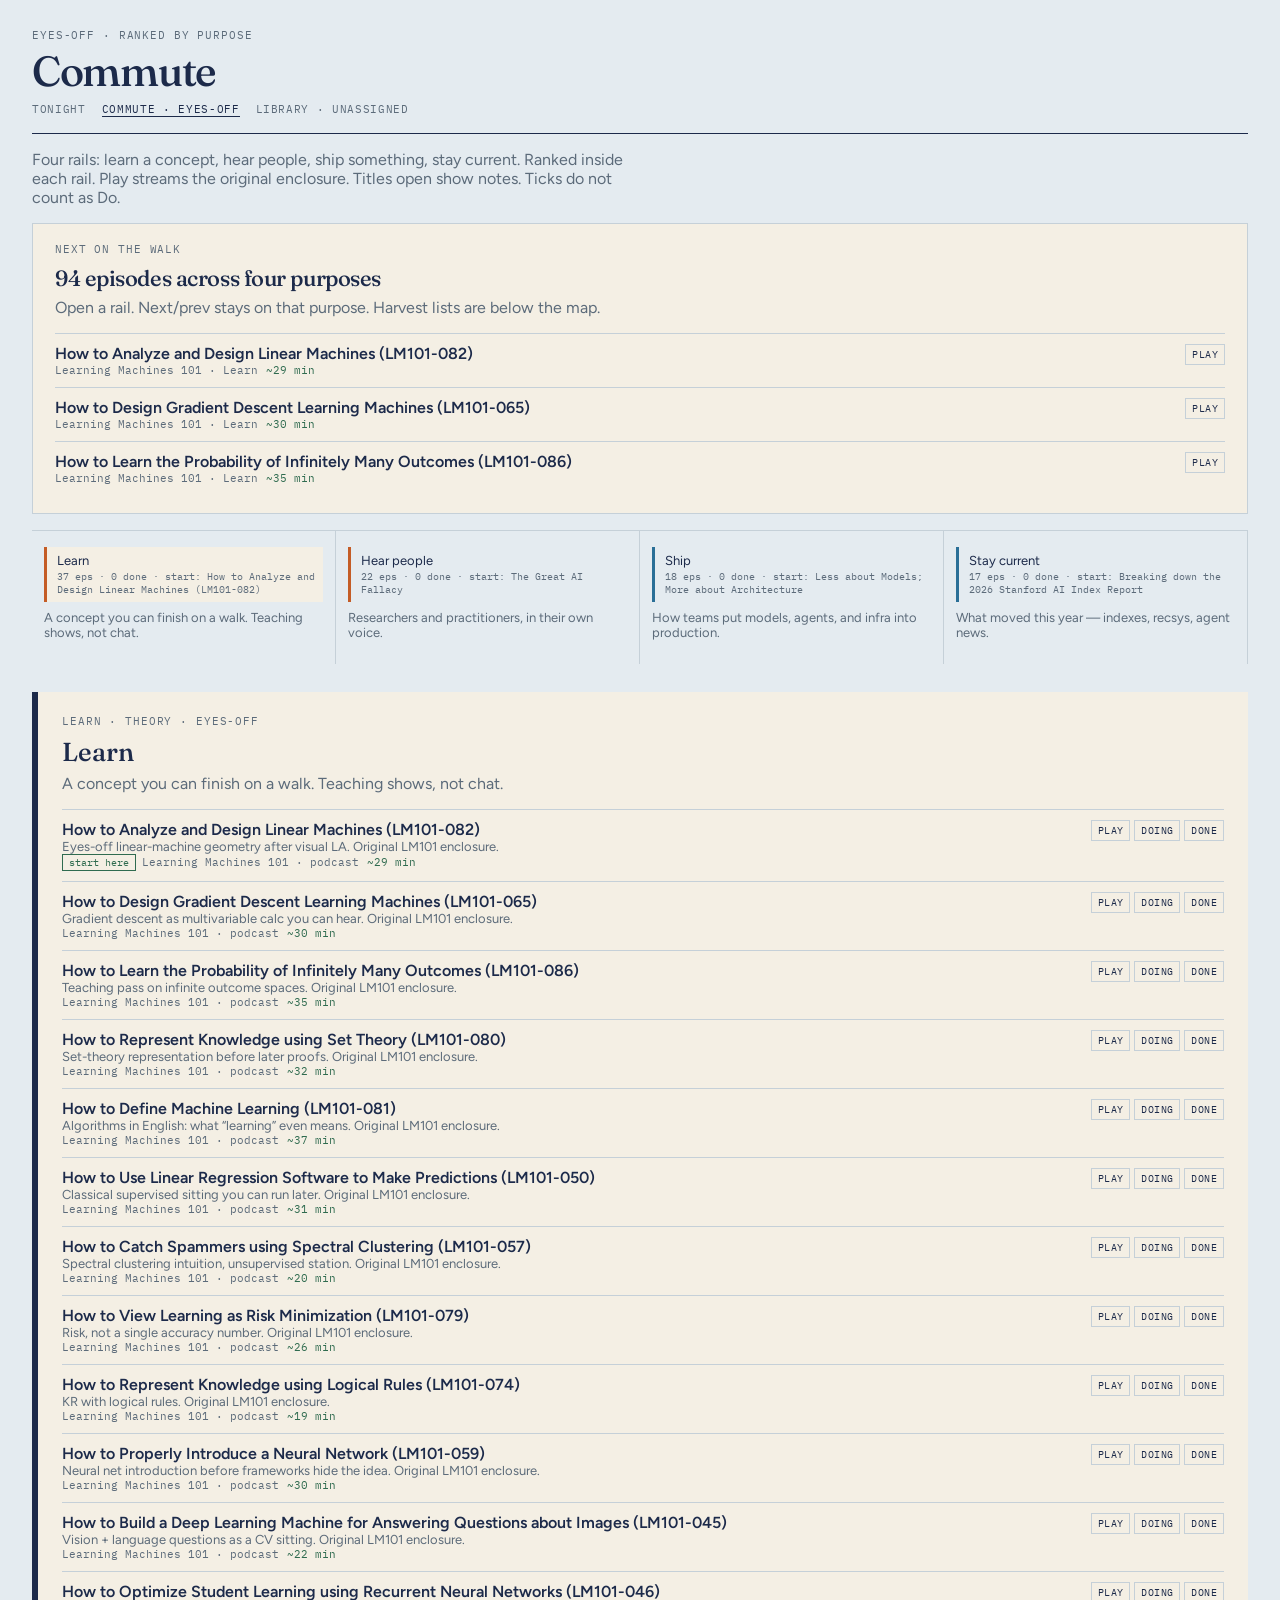
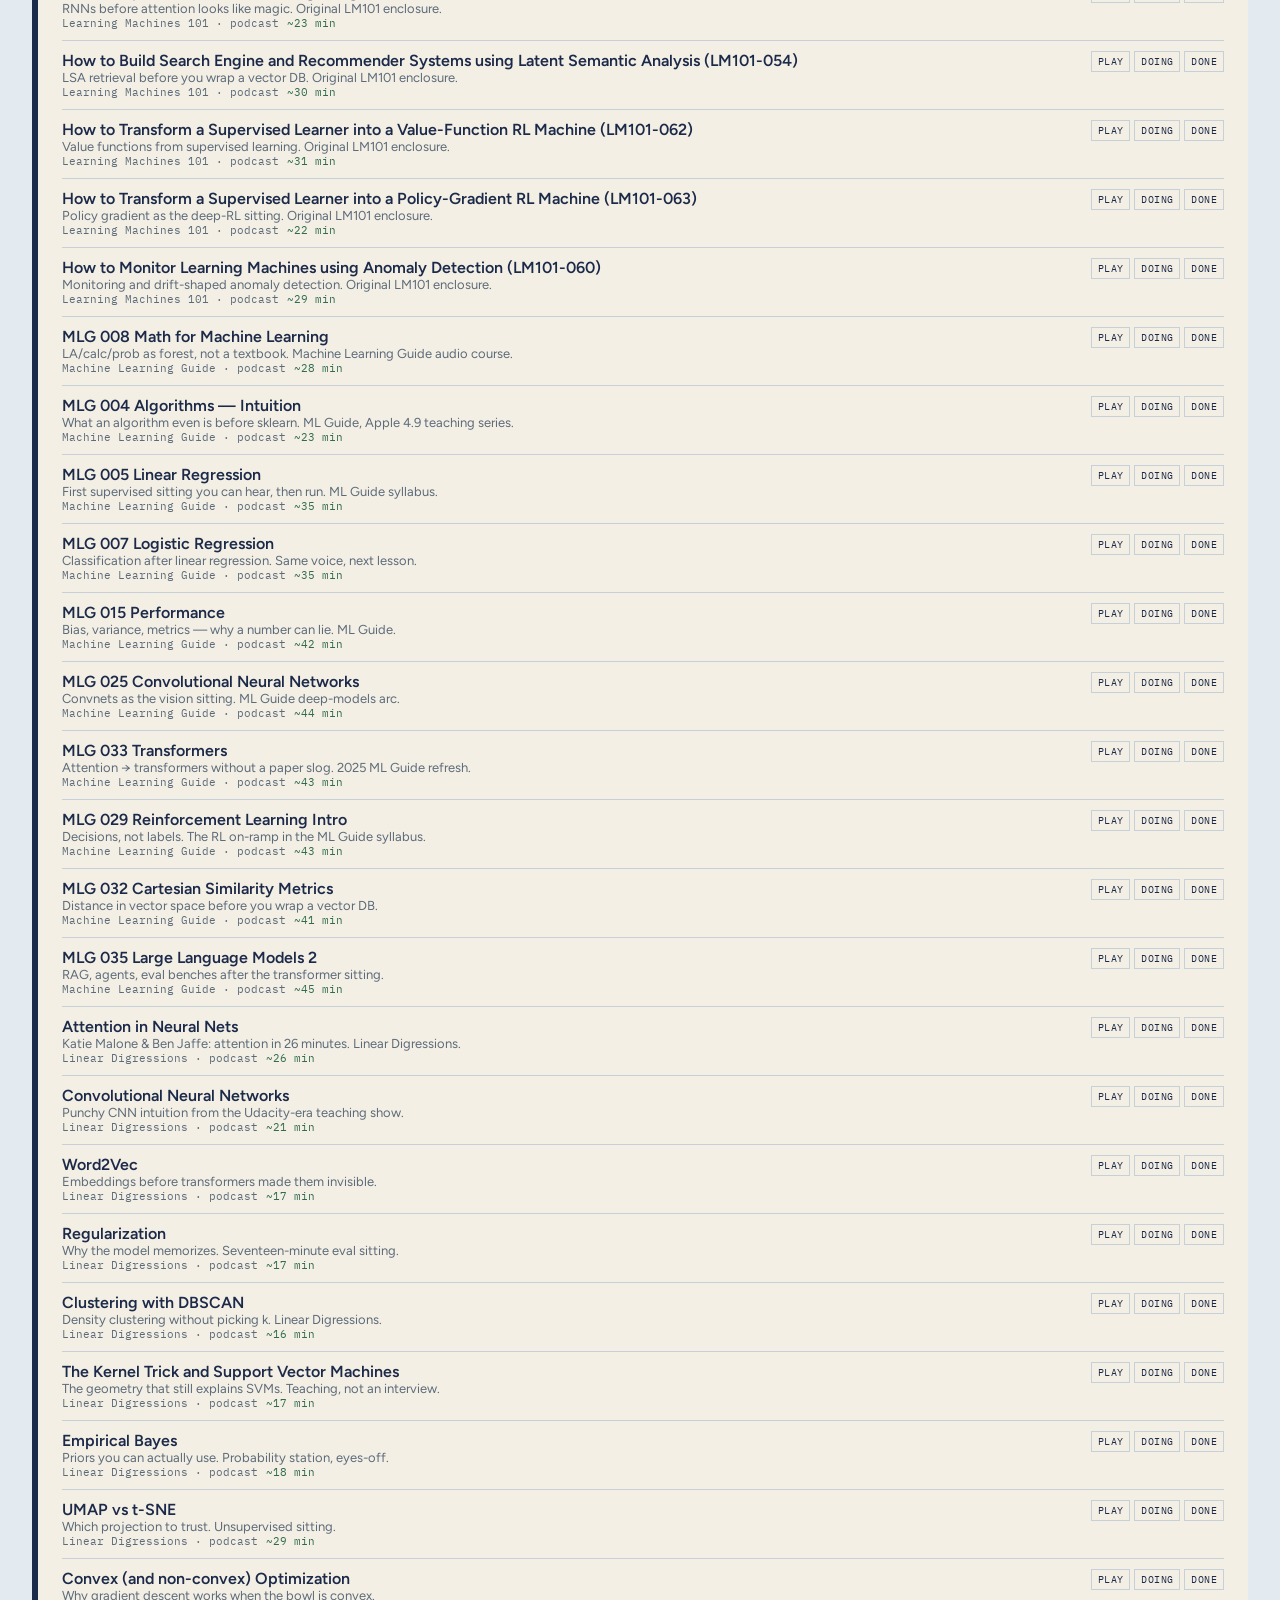
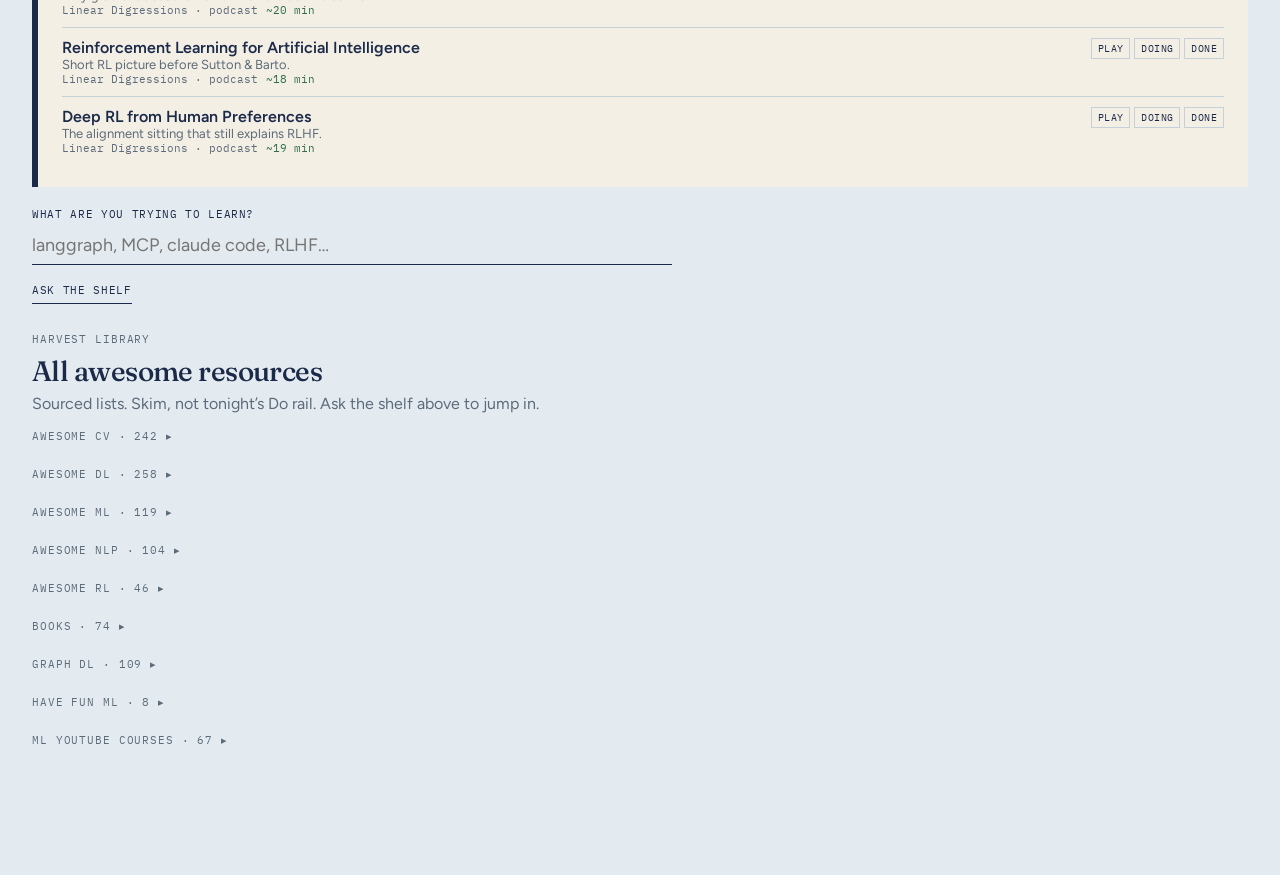
==== commit 72a26e8c: "feat: hide commute player until Play and add a mini bar" ====
--- a/web/commute.html
+++ b/web/commute.html
@@ -51,6 +51,10 @@
       <p class="kicker" id="player-show">Now playing</p>
       <p id="player-title"></p>
       <p class="player-station" id="player-station"></p>
+      <div class="player-chrome">
+        <button type="button" id="player-size" aria-label="Minimize player">Mini</button>
+        <button type="button" id="player-dismiss" aria-label="Dismiss player">Dismiss</button>
+      </div>
     </div>
     <audio id="player-audio"></audio>
     <div class="player-controls">
--- a/web/styles.css
+++ b/web/styles.css
@@ -189,6 +189,44 @@
   margin: 28px -32px -80px;
   box-shadow: 0 -12px 32px rgba(28, 42, 74, 0.28);
 }
+.player[hidden] {
+  display: none;
+}
+.player.player-mini {
+  position: fixed;
+  right: 16px;
+  bottom: 16px;
+  left: auto;
+  width: min(22rem, calc(100vw - 32px));
+  grid-template-columns: auto 1fr auto;
+  margin: 0;
+}
+.player-mini .player-controls {
+  grid-column: auto;
+}
+.player-mini .player-seek-label,
+.player-mini .speeds,
+.player-mini [data-skip],
+.player-mini #player-prev,
+.player-mini #player-next {
+  display: none;
+}
+.player-chrome {
+  display: flex;
+  gap: 6px;
+  margin-top: 8px;
+}
+.player-chrome button {
+  font-family: "IBM Plex Mono", monospace;
+  font-size: 11px;
+  letter-spacing: 0.04em;
+  text-transform: uppercase;
+  border: 1px solid var(--ticket);
+  background: transparent;
+  color: var(--ticket);
+  padding: 4px 8px;
+  cursor: pointer;
+}
 .player-art {
   width: 56px;
   height: 56px;
@@ -486,6 +524,14 @@
   color: var(--ticket);
   border-color: var(--ink);
 }
+.status .star {
+  font-size: 16px;
+  line-height: 1;
+  color: var(--muted);
+  background: transparent;
+  border: 1px solid var(--rule);
+}
+.status .star.on { color: var(--theory); border-color: var(--theory); background: transparent; }
 
 .hits h3 { font-family: "Fraunces", serif; font-weight: 500; margin-top: 0; }
 .badge {
